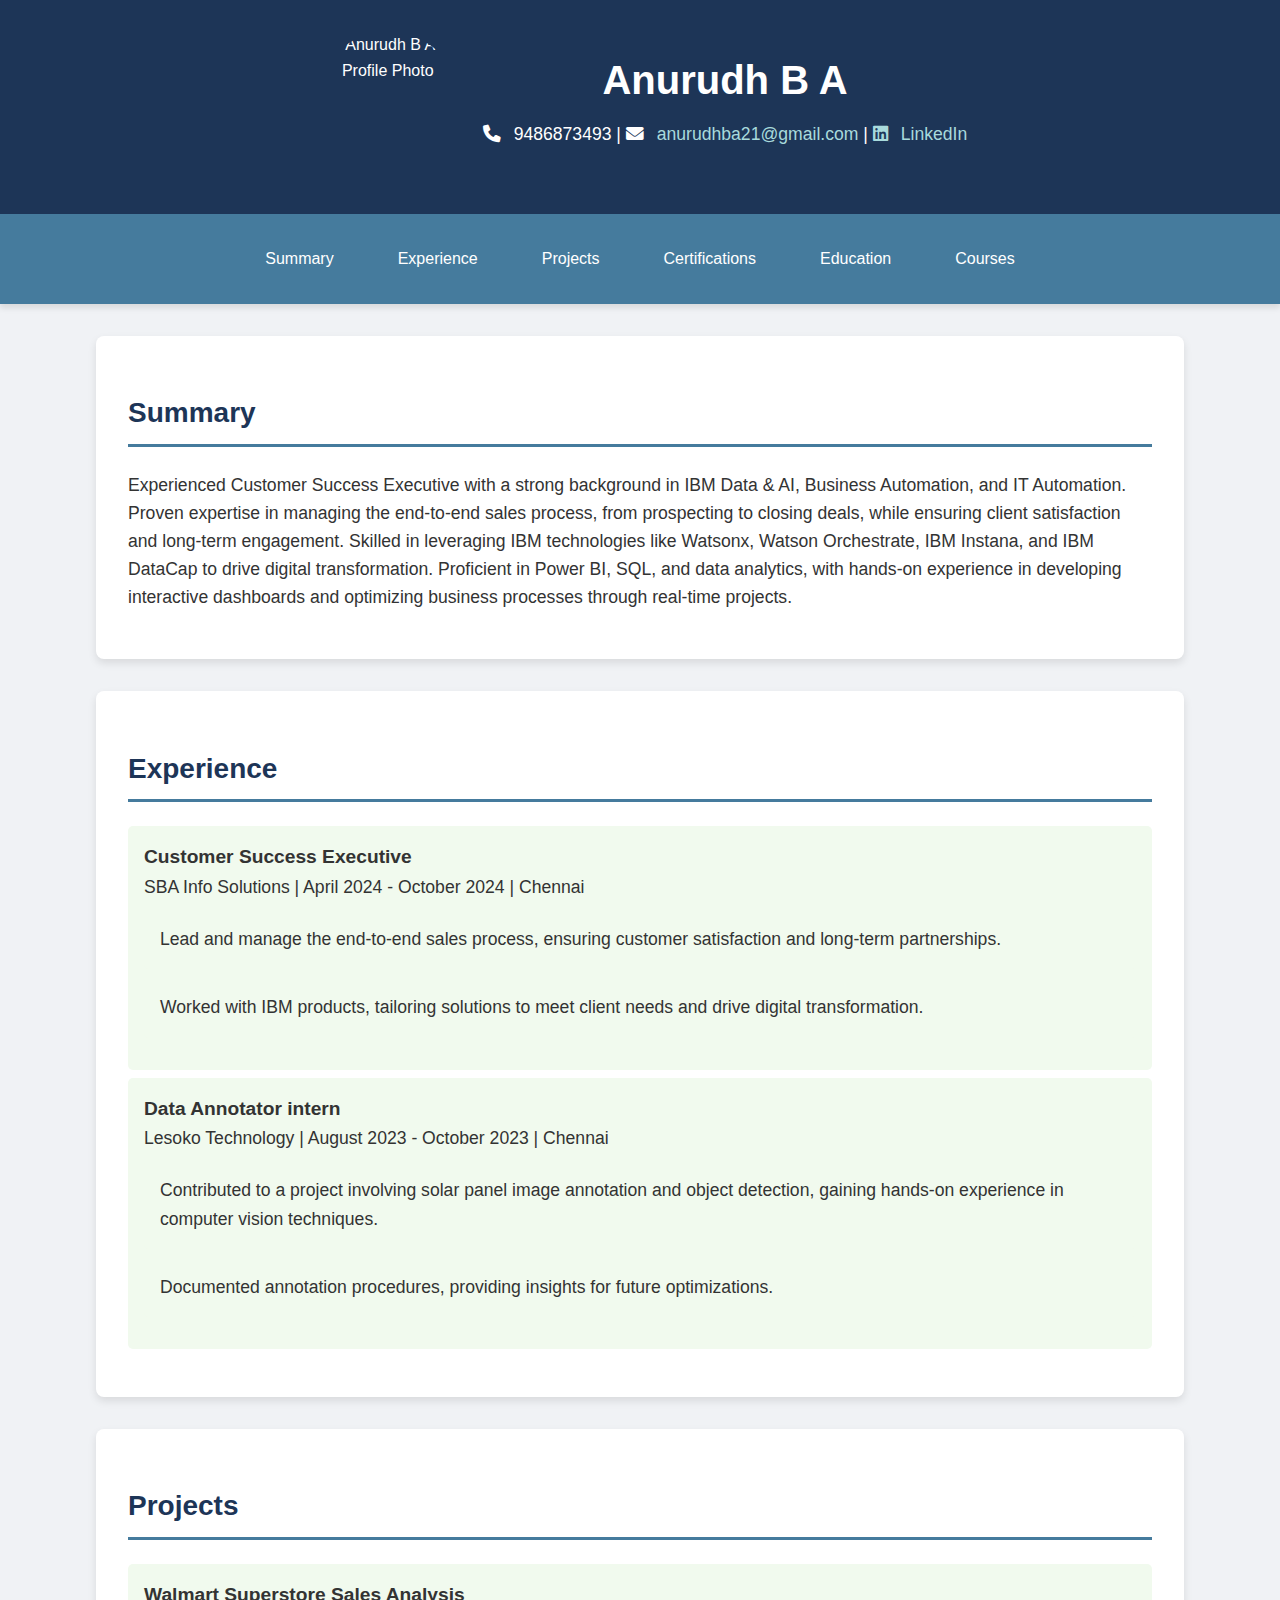
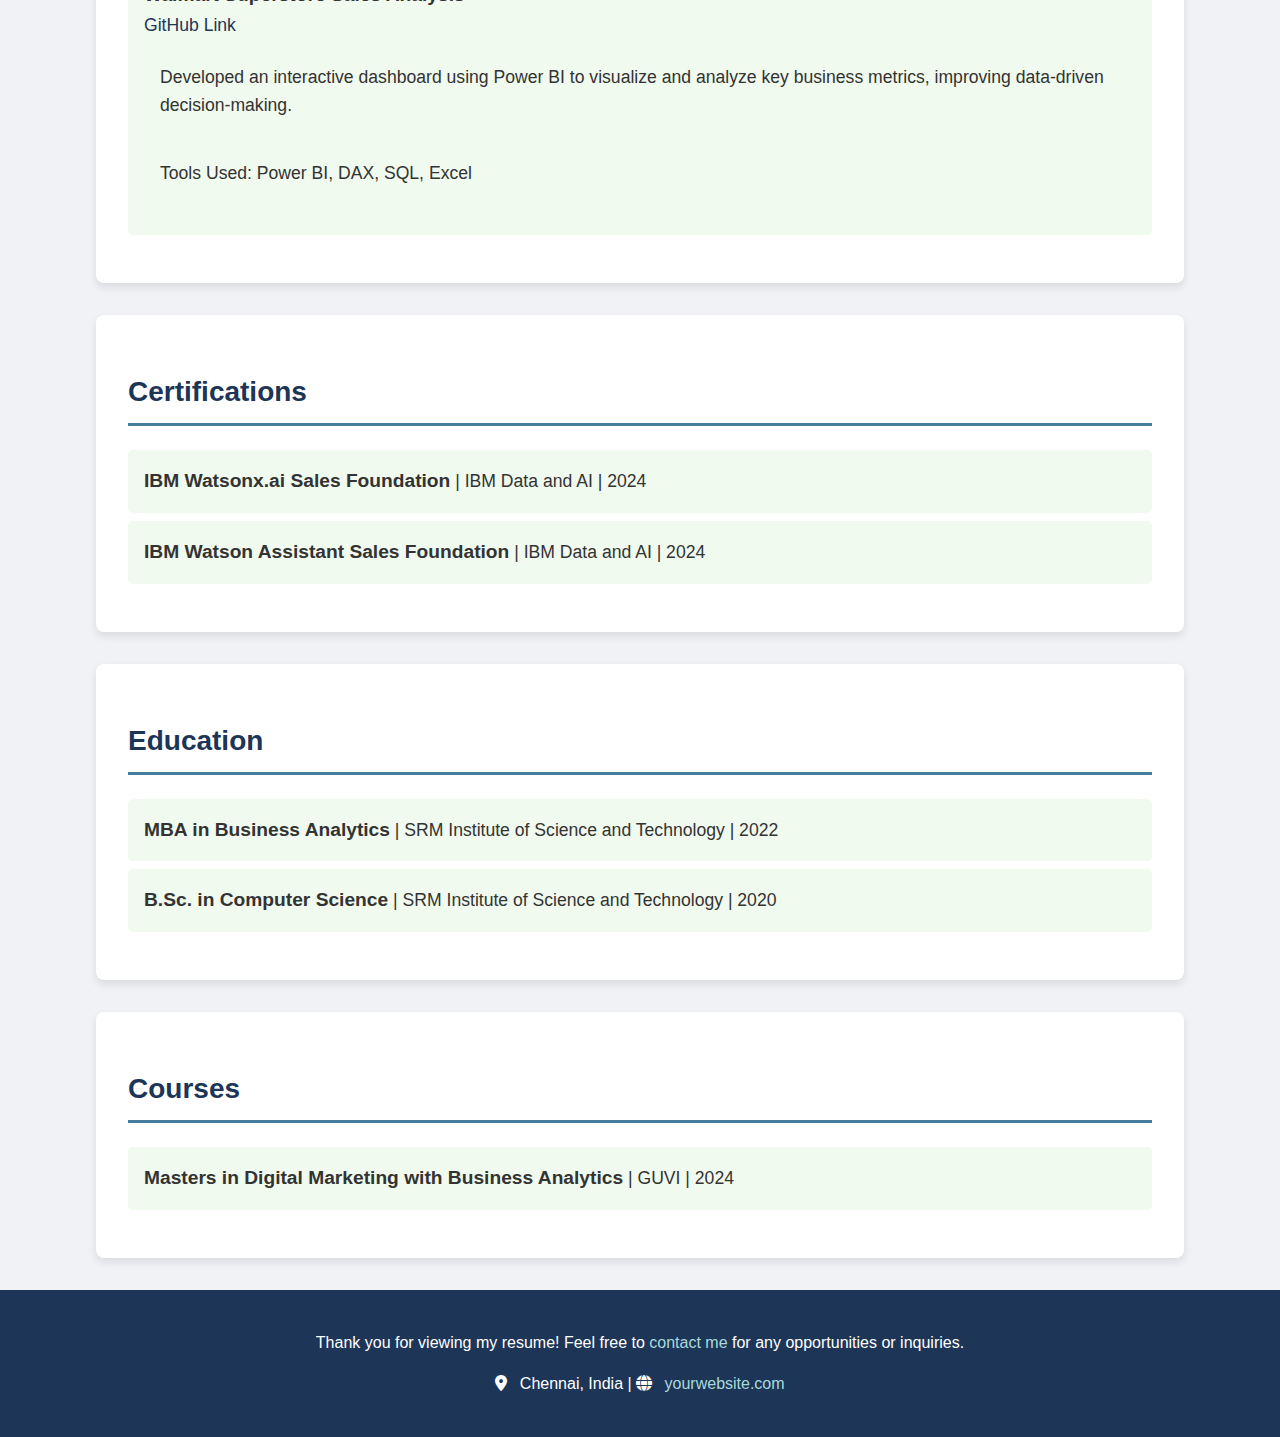
==== index.html @ 2f2a0299 "Add files via upload" ====
<!DOCTYPE html>
<html lang="en">
<head>
    <meta charset="UTF-8">
    <meta name="viewport" content="width=device-width, initial-scale=1.0">
    <title>Anurudh B A - Resume</title>
    <link rel="stylesheet" href="https://cdnjs.cloudflare.com/ajax/libs/font-awesome/6.0.0-beta3/css/all.min.css">
    <style>
        /* General Styles */
        body {
            font-family: 'Roboto', sans-serif;
            background-color: #f0f2f5;
            margin: 0;
            padding: 0;
            color: #333;
            line-height: 1.6;
        }

        /* Header Section */
        header {
            background-color: #1d3557;
            color: white;
            text-align: center;
            padding: 2rem 0;
            position: relative;
            overflow: hidden; /* To prevent overflow of the animated text */
        }

        header .header-content {
            display: flex;
            align-items: center;
            justify-content: center;
        }

        header img {
            border-radius: 50%;
            width: 150px;
            height: 150px;
            object-fit: cover;
            margin-right: 20px;
        }

        header h1 {
            font-size: 2.5rem;
            margin: 0;
        }

        header p {
            font-size: 1.1rem;
            margin-top: 0.5rem;
        }

        header p a {
            color: #a8dadc;
            text-decoration: none;
        }

        header p i {
            margin-right: 8px;
        }

        /* Animated Text Styles */
        .animated-text {
            position: absolute;
            bottom: 10%;
            left: 100%; /* Start off-screen */
            white-space: nowrap;
            animation: moveAcross 10s linear infinite; /* Animation properties */
            font-size: 2rem; /* Larger text size */
            font-weight: bold; /* Bold font for emphasis */
            color: #a8dadc; /* Initial color */
        }

        @keyframes moveAcross {
            0% {
                transform: translateX(0);
                color: #a8dadc; /* Initial color */
            }
            50% {
                color: #ffb703; /* Change color halfway through */
            }
            100% {
                transform: translateX(-100vw) translateY(-10px); /* Move to off-screen and add bounce effect */
                color: #a8dadc; /* Return to original color */
            }
        }

        /* Navigation Bar */
        nav {
            background-color: #457b9d;
            display: flex;
            justify-content: center;
            padding: 1rem 0;
            box-shadow: 0 4px 6px rgba(0, 0, 0, 0.1);
        }

        nav a {
            color: white;
            text-decoration: none;
            padding: 1rem 2rem;
            font-size: 1rem;
            transition: background-color 0.3s;
        }

        nav a:hover {
            background-color: #1d3557;
            border-radius: 4px;
        }

        /* Section Styles */
        section {
            width: 80%;
            margin: 2rem auto;
            padding: 2rem;
            background-color: white;
            box-shadow: 0 4px 8px rgba(0, 0, 0, 0.1);
            border-radius: 8px;
        }

        section h2 {
            color: #1d3557;
            border-bottom: 3px solid #457b9d;
            padding-bottom: 0.5rem;
            margin-bottom: 1.5rem;
            font-size: 1.75rem;
        }

        section p, ul {
            font-size: 1.1rem;
            margin-bottom: 1rem;
        }

        section ul {
            list-style-type: none;
            padding: 0;
        }

        section ul li {
            background-color: #f1faee;
            margin: 0.5rem 0;
            padding: 1rem;
            border-radius: 5px;
            transition: transform 0.3s;
        }

        section ul li:hover {
            transform: translateX(10px);
            background-color: #a8dadc;
        }

        section ul li strong {
            font-size: 1.2rem;
        }

        a {
            color: #1d3557;
            text-decoration: none;
        }

        a:hover {
            text-decoration: underline;
        }

        /* Footer */
        footer {
            background-color: #1d3557;
            color: white;
            text-align: center;
            padding: 1.5rem 0;
            position: relative;
            width: 100%;
        }

        footer a {
            color: #a8dadc;
            text-decoration: none;
        }

        footer a:hover {
            color: #f1faee;
            text-decoration: underline;
        }

        footer p i {
            margin-right: 8px;
        }

        /* Responsive Design */
        @media (max-width: 768px) {
            nav a {
                padding: 0.5rem 1rem;
                font-size: 0.9rem;
            }

            section {
                width: 95%;
            }

            header h1 {
                font-size: 2rem;
            }

            header .header-content {
                flex-direction: column;
            }

            header img {
                margin-bottom: 20px;
            }
        }
    </style>
</head>
<body>

<header>
    <div class="header-content">
        <!-- Add Your Photo Here -->
        <img src="C:\Users\rprem\OneDrive\Documents\1685038229866.jpeg" alt="Anurudh B A's Profile Photo">
        <div>
            <h1>Anurudh B A</h1>
            <p><i class="fas fa-phone"></i> 9486873493 | <i class="fas fa-envelope"></i> <a href="mailto:anurudhba21@gmail.com">anurudhba21@gmail.com</a> | <a href="https://linkedin.com/in/anurudh-b-a-37b121139" target="_blank"><i class="fab fa-linkedin"></i> LinkedIn</a></p>
        </div>
    </div>
    <div class="animated-text">
        Open to Work - Available with 0 days notice period
    </div>
</header>

<nav>
    <a href="#summary">Summary</a>
    <a href="#experience">Experience</a>
    <a href="#projects">Projects</a>
    <a href="#certifications">Certifications</a>
    <a href="#education">Education</a>
    <a href="#courses">Courses</a>
</nav>

<section id="summary">
    <h2>Summary</h2>
    <p>Experienced Customer Success Executive with a strong background in IBM Data & AI, Business Automation, and IT Automation. Proven expertise in managing the end-to-end sales process, from prospecting to closing deals, while ensuring client satisfaction and long-term engagement. Skilled in leveraging IBM technologies like Watsonx, Watson Orchestrate, IBM Instana, and IBM DataCap to drive digital transformation. Proficient in Power BI, SQL, and data analytics, with hands-on experience in developing interactive dashboards and optimizing business processes through real-time projects.</p>
</section>

<section id="experience">
    <h2>Experience</h2>
    <ul>
        <li><strong>Customer Success Executive</strong><br>
        SBA Info Solutions | April 2024 - October 2024 | Chennai
            <ul>
                <li>Lead and manage the end-to-end sales process, ensuring customer satisfaction and long-term partnerships.</li>
                <li>Worked with IBM products, tailoring solutions to meet client needs and drive digital transformation.</li>
            </ul>
        </li>
        <li><strong>Data Annotator intern </strong><br>
        Lesoko Technology | August 2023 - October 2023 | Chennai
            <ul>
                <li>Contributed to a project involving solar panel image annotation and object detection, gaining hands-on experience in computer vision techniques.</li>
                <li>Documented annotation procedures, providing insights for future optimizations.</li>
            </ul>
        </li>
    </ul>
</section>

<section id="projects">
    <h2>Projects</h2>
    <ul>
        <li><strong>Walmart Superstore Sales Analysis</strong><br>
        <a href="https://github.com/anurudhba21/Walmart-Superstore-Sales-Analysis" target="_blank">GitHub Link</a>
            <ul>
                <li>Developed an interactive dashboard using Power BI to visualize and analyze key business metrics, improving data-driven decision-making.</li>
                <li>Tools Used: Power BI, DAX, SQL, Excel</li>
            </ul>
        </li>
        
    </ul>
</section>

<section id="certifications">
    <h2>Certifications</h2>
    <ul>
        <li><strong>IBM Watsonx.ai Sales Foundation</strong> | IBM Data and AI | 2024</li>
        <li><strong>IBM Watson Assistant Sales Foundation</strong> | IBM Data and AI | 2024</li>
        
    </ul>
</section>

<section id="education">
    <h2>Education</h2>
    <ul>
        <li><strong>MBA in Business Analytics</strong> | SRM Institute of Science and Technology | 2022</li>
        <li><strong>B.Sc. in Computer Science</strong> | SRM Institute of Science and Technology | 2020</li>
    </ul>
</section>

<section id="courses">
    <h2> Courses</h2>
    <ul>
        <li><strong>Masters in Digital Marketing with Business Analytics</strong> | GUVI | 2024</li>
    </ul>
</section>

<footer>
    <p>Thank you for viewing my resume! Feel free to <a href="mailto:anurudhba21@gmail.com">contact me</a> for any opportunities or inquiries.</p>
    <p><i class="fas fa-map-marker-alt"></i> Chennai, India | <i class="fas fa-globe"></i> <a href="https://yourwebsite.com" target="_blank">yourwebsite.com</a></p>
</footer>

</body>
</html>
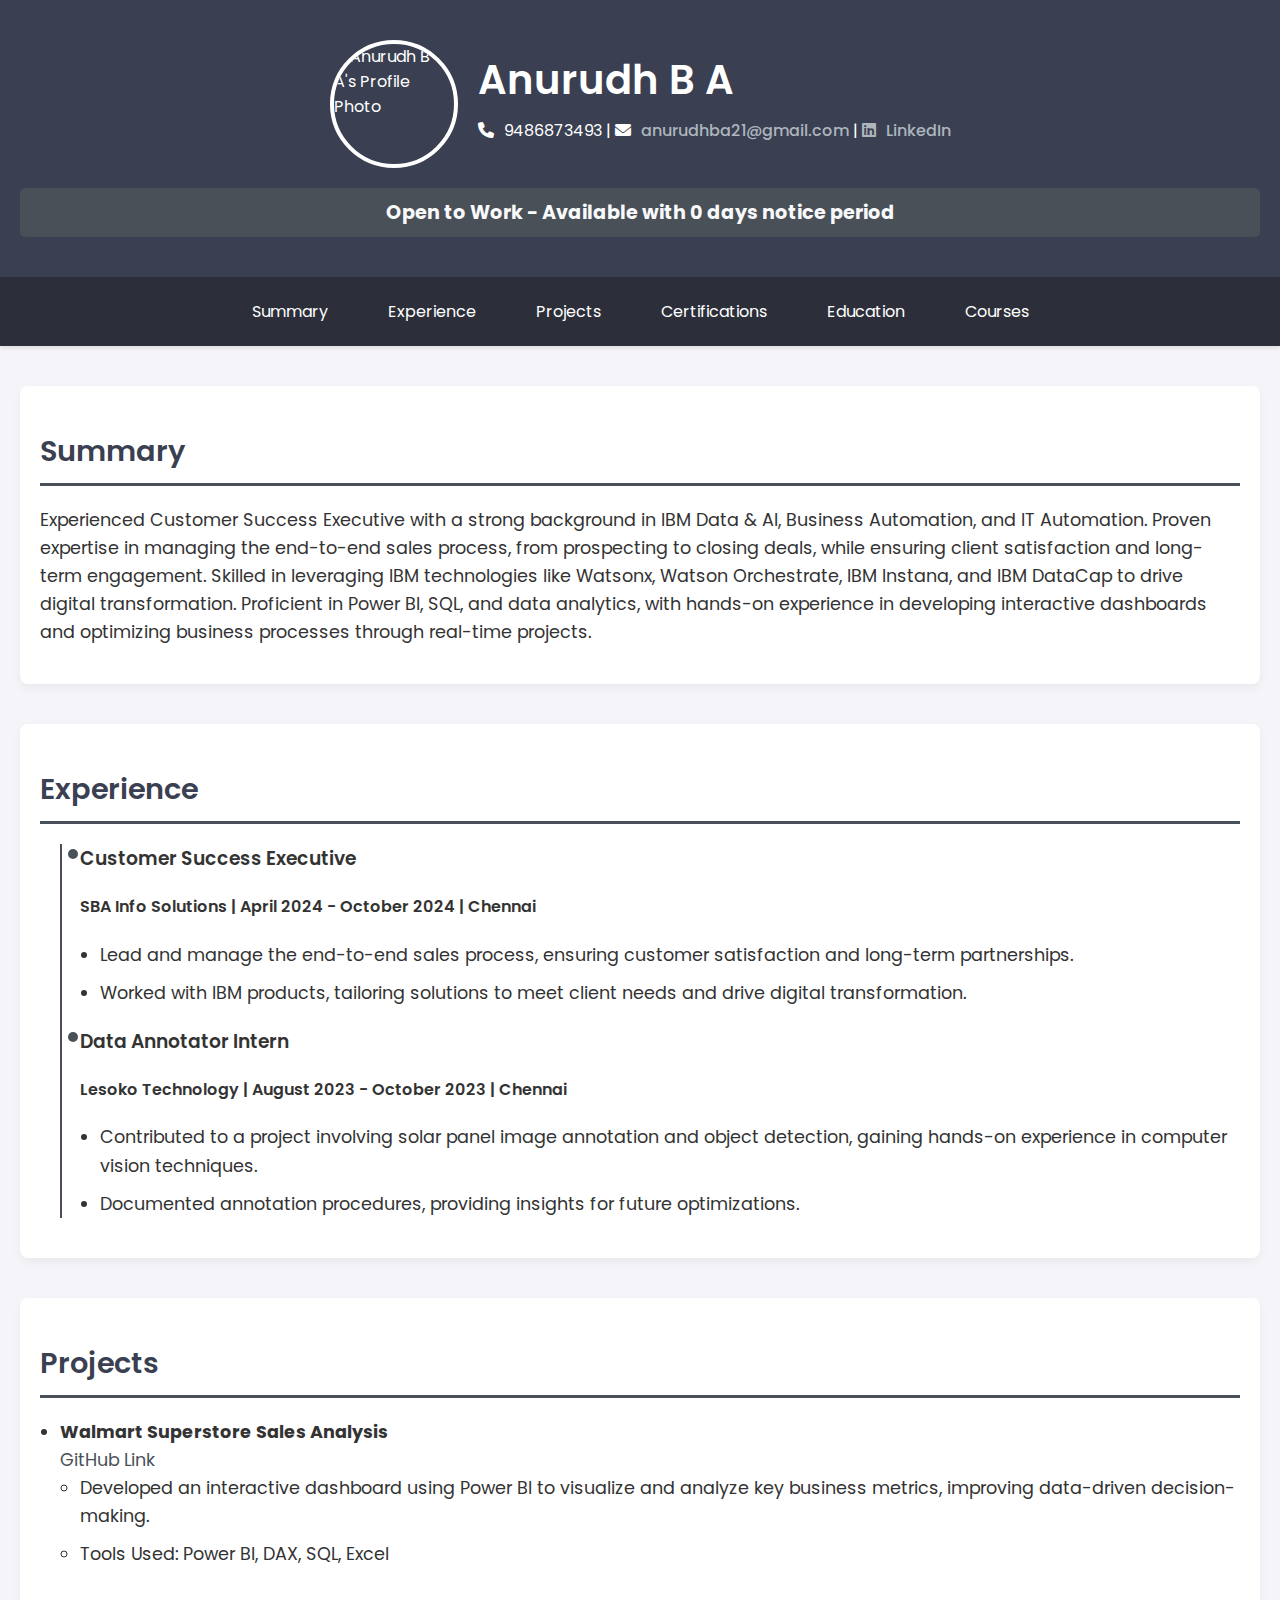
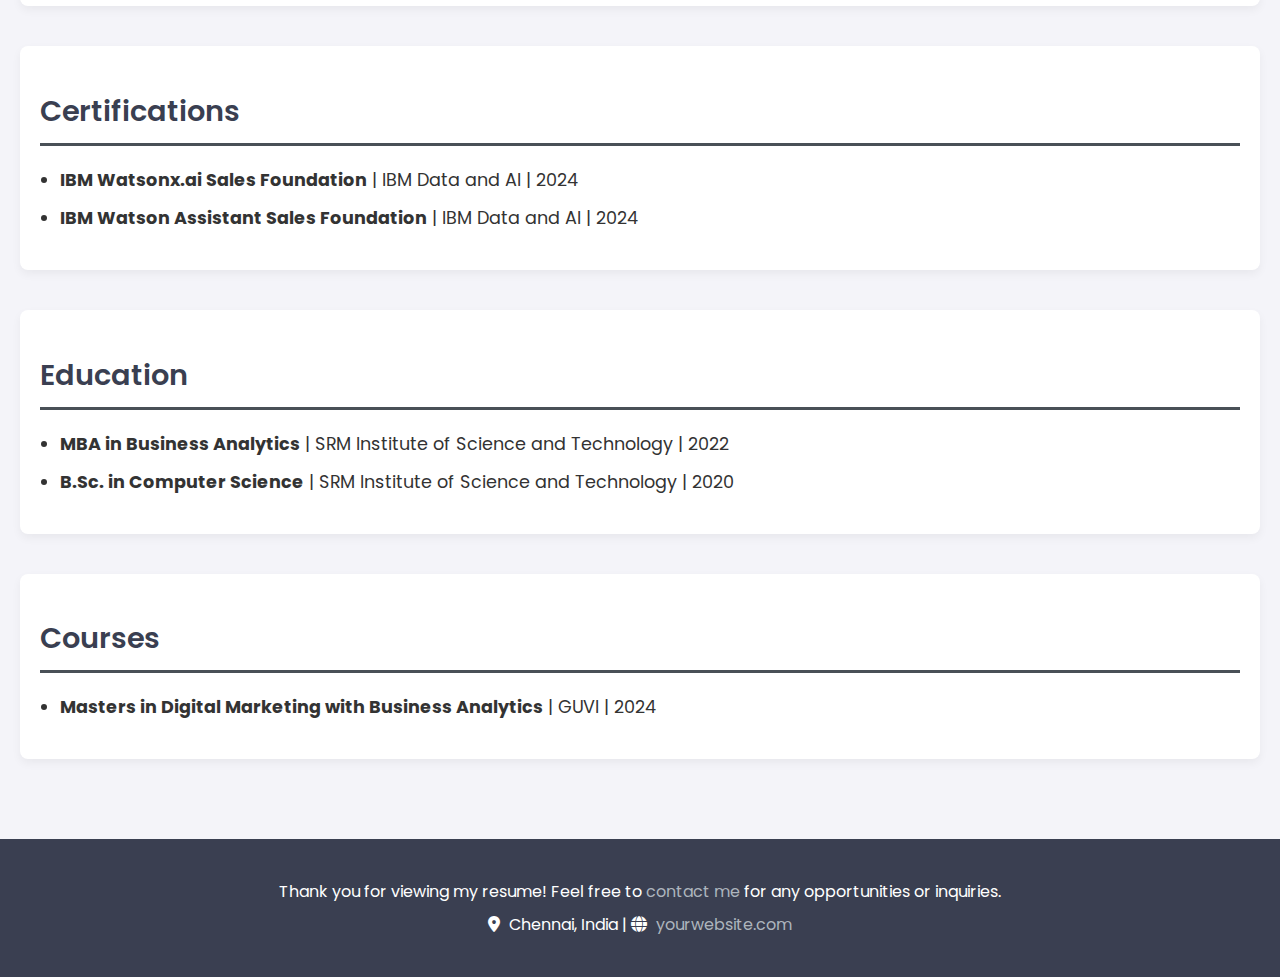
==== commit 1a0e1564: "Add files via upload" ====
--- a/index.html
+++ b/index.html
@@ -3,219 +3,16 @@
 <head>
     <meta charset="UTF-8">
     <meta name="viewport" content="width=device-width, initial-scale=1.0">
-    <title>Anurudh B A - Resume</title>
+    <title>Anurudh B A - Professional Resume</title>
+    <link rel="stylesheet" href="style.css">
     <link rel="stylesheet" href="https://cdnjs.cloudflare.com/ajax/libs/font-awesome/6.0.0-beta3/css/all.min.css">
-    <style>
-        /* General Styles */
-        body {
-            font-family: 'Roboto', sans-serif;
-            background-color: #f0f2f5;
-            margin: 0;
-            padding: 0;
-            color: #333;
-            line-height: 1.6;
-        }
-
-        /* Header Section */
-        header {
-            background-color: #1d3557;
-            color: white;
-            text-align: center;
-            padding: 2rem 0;
-            position: relative;
-            overflow: hidden; /* To prevent overflow of the animated text */
-        }
-
-        header .header-content {
-            display: flex;
-            align-items: center;
-            justify-content: center;
-        }
-
-        header img {
-            border-radius: 50%;
-            width: 150px;
-            height: 150px;
-            object-fit: cover;
-            margin-right: 20px;
-        }
-
-        header h1 {
-            font-size: 2.5rem;
-            margin: 0;
-        }
-
-        header p {
-            font-size: 1.1rem;
-            margin-top: 0.5rem;
-        }
-
-        header p a {
-            color: #a8dadc;
-            text-decoration: none;
-        }
-
-        header p i {
-            margin-right: 8px;
-        }
-
-        /* Animated Text Styles */
-        .animated-text {
-            position: absolute;
-            bottom: 10%;
-            left: 100%; /* Start off-screen */
-            white-space: nowrap;
-            animation: moveAcross 10s linear infinite; /* Animation properties */
-            font-size: 2rem; /* Larger text size */
-            font-weight: bold; /* Bold font for emphasis */
-            color: #a8dadc; /* Initial color */
-        }
-
-        @keyframes moveAcross {
-            0% {
-                transform: translateX(0);
-                color: #a8dadc; /* Initial color */
-            }
-            50% {
-                color: #ffb703; /* Change color halfway through */
-            }
-            100% {
-                transform: translateX(-100vw) translateY(-10px); /* Move to off-screen and add bounce effect */
-                color: #a8dadc; /* Return to original color */
-            }
-        }
-
-        /* Navigation Bar */
-        nav {
-            background-color: #457b9d;
-            display: flex;
-            justify-content: center;
-            padding: 1rem 0;
-            box-shadow: 0 4px 6px rgba(0, 0, 0, 0.1);
-        }
-
-        nav a {
-            color: white;
-            text-decoration: none;
-            padding: 1rem 2rem;
-            font-size: 1rem;
-            transition: background-color 0.3s;
-        }
-
-        nav a:hover {
-            background-color: #1d3557;
-            border-radius: 4px;
-        }
-
-        /* Section Styles */
-        section {
-            width: 80%;
-            margin: 2rem auto;
-            padding: 2rem;
-            background-color: white;
-            box-shadow: 0 4px 8px rgba(0, 0, 0, 0.1);
-            border-radius: 8px;
-        }
-
-        section h2 {
-            color: #1d3557;
-            border-bottom: 3px solid #457b9d;
-            padding-bottom: 0.5rem;
-            margin-bottom: 1.5rem;
-            font-size: 1.75rem;
-        }
-
-        section p, ul {
-            font-size: 1.1rem;
-            margin-bottom: 1rem;
-        }
-
-        section ul {
-            list-style-type: none;
-            padding: 0;
-        }
-
-        section ul li {
-            background-color: #f1faee;
-            margin: 0.5rem 0;
-            padding: 1rem;
-            border-radius: 5px;
-            transition: transform 0.3s;
-        }
-
-        section ul li:hover {
-            transform: translateX(10px);
-            background-color: #a8dadc;
-        }
-
-        section ul li strong {
-            font-size: 1.2rem;
-        }
-
-        a {
-            color: #1d3557;
-            text-decoration: none;
-        }
-
-        a:hover {
-            text-decoration: underline;
-        }
-
-        /* Footer */
-        footer {
-            background-color: #1d3557;
-            color: white;
-            text-align: center;
-            padding: 1.5rem 0;
-            position: relative;
-            width: 100%;
-        }
-
-        footer a {
-            color: #a8dadc;
-            text-decoration: none;
-        }
-
-        footer a:hover {
-            color: #f1faee;
-            text-decoration: underline;
-        }
-
-        footer p i {
-            margin-right: 8px;
-        }
-
-        /* Responsive Design */
-        @media (max-width: 768px) {
-            nav a {
-                padding: 0.5rem 1rem;
-                font-size: 0.9rem;
-            }
-
-            section {
-                width: 95%;
-            }
-
-            header h1 {
-                font-size: 2rem;
-            }
-
-            header .header-content {
-                flex-direction: column;
-            }
-
-            header img {
-                margin-bottom: 20px;
-            }
-        }
-    </style>
+    <link href="https://fonts.googleapis.com/css2?family=Poppins:wght@300;400;600&display=swap" rel="stylesheet">
 </head>
 <body>
 
 <header>
     <div class="header-content">
-        <!-- Add Your Photo Here -->
-        <img src="C:\Users\rprem\OneDrive\Documents\1685038229866.jpeg" alt="Anurudh B A's Profile Photo">
+        <img src="C:/Users/rprem/OneDrive/Documents/1685038229866.jpeg" alt="Anurudh B A's Profile Photo">
         <div>
             <h1>Anurudh B A</h1>
             <p><i class="fas fa-phone"></i> 9486873493 | <i class="fas fa-envelope"></i> <a href="mailto:anurudhba21@gmail.com">anurudhba21@gmail.com</a> | <a href="https://linkedin.com/in/anurudh-b-a-37b121139" target="_blank"><i class="fab fa-linkedin"></i> LinkedIn</a></p>
@@ -235,68 +32,70 @@
     <a href="#courses">Courses</a>
 </nav>
 
-<section id="summary">
-    <h2>Summary</h2>
-    <p>Experienced Customer Success Executive with a strong background in IBM Data & AI, Business Automation, and IT Automation. Proven expertise in managing the end-to-end sales process, from prospecting to closing deals, while ensuring client satisfaction and long-term engagement. Skilled in leveraging IBM technologies like Watsonx, Watson Orchestrate, IBM Instana, and IBM DataCap to drive digital transformation. Proficient in Power BI, SQL, and data analytics, with hands-on experience in developing interactive dashboards and optimizing business processes through real-time projects.</p>
-</section>
+<main>
+    <section id="summary">
+        <h2>Summary</h2>
+        <p>Experienced Customer Success Executive with a strong background in IBM Data & AI, Business Automation, and IT Automation. Proven expertise in managing the end-to-end sales process, from prospecting to closing deals, while ensuring client satisfaction and long-term engagement. Skilled in leveraging IBM technologies like Watsonx, Watson Orchestrate, IBM Instana, and IBM DataCap to drive digital transformation. Proficient in Power BI, SQL, and data analytics, with hands-on experience in developing interactive dashboards and optimizing business processes through real-time projects.</p>
+    </section>
 
-<section id="experience">
-    <h2>Experience</h2>
-    <ul>
-        <li><strong>Customer Success Executive</strong><br>
-        SBA Info Solutions | April 2024 - October 2024 | Chennai
-            <ul>
-                <li>Lead and manage the end-to-end sales process, ensuring customer satisfaction and long-term partnerships.</li>
-                <li>Worked with IBM products, tailoring solutions to meet client needs and drive digital transformation.</li>
-            </ul>
-        </li>
-        <li><strong>Data Annotator intern </strong><br>
-        Lesoko Technology | August 2023 - October 2023 | Chennai
-            <ul>
-                <li>Contributed to a project involving solar panel image annotation and object detection, gaining hands-on experience in computer vision techniques.</li>
-                <li>Documented annotation procedures, providing insights for future optimizations.</li>
-            </ul>
-        </li>
-    </ul>
-</section>
+    <section id="experience">
+        <h2>Experience</h2>
+        <div class="timeline">
+            <div class="timeline-item">
+                <h3>Customer Success Executive</h3>
+                <h4>SBA Info Solutions | April 2024 - October 2024 | Chennai</h4>
+                <ul>
+                    <li>Lead and manage the end-to-end sales process, ensuring customer satisfaction and long-term partnerships.</li>
+                    <li>Worked with IBM products, tailoring solutions to meet client needs and drive digital transformation.</li>
+                </ul>
+            </div>
+            <div class="timeline-item">
+                <h3>Data Annotator Intern</h3>
+                <h4>Lesoko Technology | August 2023 - October 2023 | Chennai</h4>
+                <ul>
+                    <li>Contributed to a project involving solar panel image annotation and object detection, gaining hands-on experience in computer vision techniques.</li>
+                    <li>Documented annotation procedures, providing insights for future optimizations.</li>
+                </ul>
+            </div>
+        </div>
+    </section>
 
-<section id="projects">
-    <h2>Projects</h2>
-    <ul>
-        <li><strong>Walmart Superstore Sales Analysis</strong><br>
-        <a href="https://github.com/anurudhba21/Walmart-Superstore-Sales-Analysis" target="_blank">GitHub Link</a>
-            <ul>
-                <li>Developed an interactive dashboard using Power BI to visualize and analyze key business metrics, improving data-driven decision-making.</li>
-                <li>Tools Used: Power BI, DAX, SQL, Excel</li>
-            </ul>
-        </li>
-        
-    </ul>
-</section>
+    <section id="projects">
+        <h2>Projects</h2>
+        <ul>
+            <li><strong>Walmart Superstore Sales Analysis</strong><br>
+            <a href="https://github.com/anurudhba21/Walmart-Superstore-Sales-Analysis" target="_blank">GitHub Link</a>
+                <ul>
+                    <li>Developed an interactive dashboard using Power BI to visualize and analyze key business metrics, improving data-driven decision-making.</li>
+                    <li>Tools Used: Power BI, DAX, SQL, Excel</li>
+                </ul>
+            </li>
+        </ul>
+    </section>
 
-<section id="certifications">
-    <h2>Certifications</h2>
-    <ul>
-        <li><strong>IBM Watsonx.ai Sales Foundation</strong> | IBM Data and AI | 2024</li>
-        <li><strong>IBM Watson Assistant Sales Foundation</strong> | IBM Data and AI | 2024</li>
-        
-    </ul>
-</section>
+    <section id="certifications">
+        <h2>Certifications</h2>
+        <ul>
+            <li><strong>IBM Watsonx.ai Sales Foundation</strong> | IBM Data and AI | 2024</li>
+            <li><strong>IBM Watson Assistant Sales Foundation</strong> | IBM Data and AI | 2024</li>
+        </ul>
+    </section>
 
-<section id="education">
-    <h2>Education</h2>
-    <ul>
-        <li><strong>MBA in Business Analytics</strong> | SRM Institute of Science and Technology | 2022</li>
-        <li><strong>B.Sc. in Computer Science</strong> | SRM Institute of Science and Technology | 2020</li>
-    </ul>
-</section>
+    <section id="education">
+        <h2>Education</h2>
+        <ul>
+            <li><strong>MBA in Business Analytics</strong> | SRM Institute of Science and Technology | 2022</li>
+            <li><strong>B.Sc. in Computer Science</strong> | SRM Institute of Science and Technology | 2020</li>
+        </ul>
+    </section>
 
-<section id="courses">
-    <h2> Courses</h2>
-    <ul>
-        <li><strong>Masters in Digital Marketing with Business Analytics</strong> | GUVI | 2024</li>
-    </ul>
-</section>
+    <section id="courses">
+        <h2>Courses</h2>
+        <ul>
+            <li><strong>Masters in Digital Marketing with Business Analytics</strong> | GUVI | 2024</li>
+        </ul>
+    </section>
+</main>
 
 <footer>
     <p>Thank you for viewing my resume! Feel free to <a href="mailto:anurudhba21@gmail.com">contact me</a> for any opportunities or inquiries.</p>
--- a/style.css
+++ b/style.css
@@ -0,0 +1,194 @@
+/* General Styles */
+body {
+    font-family: 'Poppins', sans-serif;
+    background-color: #f4f4f9;
+    color: #333;
+    margin: 0;
+    padding: 0;
+}
+
+h1, h2, h3, h4 {
+    font-weight: 600;
+}
+
+/* Header Section */
+header {
+    background-color: #3a3f51;
+    color: white;
+    padding: 40px 20px;
+    text-align: center;
+    position: relative;
+}
+
+header .header-content {
+    display: flex;
+    justify-content: center;
+    align-items: center;
+    text-align: left;
+}
+
+header img {
+    border-radius: 50%;
+    width: 120px;
+    height: 120px;
+    object-fit: cover;
+    margin-right: 20px;
+    border: 4px solid white;
+}
+
+header h1 {
+    font-size: 2.5rem;
+    margin: 0;
+}
+
+header p {
+    font-size: 1rem;
+    margin-top: 8px;
+}
+
+header p a {
+    color: #adb5bd;
+    text-decoration: none;
+    font-weight: 500;
+}
+
+header p i {
+    margin-right: 6px;
+}
+
+/* Animated Text Styles */
+.animated-text {
+    font-size: 1.2rem;
+    font-weight: bold;
+    background-color: #495057;
+    color: #f8f9fa;
+    padding: 10px;
+    border-radius: 5px;
+    margin-top: 20px;
+}
+
+/* Navigation Bar */
+nav {
+    background-color: #2c2f3a;
+    display: flex;
+    justify-content: center;
+    padding: 10px 0;
+    box-shadow: 0px 2px 5px rgba(0, 0, 0, 0.1);
+}
+
+nav a {
+    color: white;
+    text-decoration: none;
+    padding: 12px 20px;
+    font-size: 1rem;
+    transition: all 0.3s;
+    border-radius: 5px;
+    margin: 0 10px;
+}
+
+nav a:hover {
+    background-color: #495057;
+}
+
+/* Main Content Styles */
+main {
+    padding: 40px 20px;
+}
+
+section {
+    background-color: white;
+    padding: 20px;
+    margin-bottom: 40px;
+    border-radius: 8px;
+    box-shadow: 0px 4px 10px rgba(0, 0, 0, 0.05);
+    transition: transform 0.3s;
+}
+
+section:hover {
+    transform: translateY(-5px);
+}
+
+section h2 {
+    font-size: 1.8rem;
+    color: #3a3f51;
+    border-bottom: 3px solid #495057;
+    padding-bottom: 10px;
+    margin-bottom: 20px;
+}
+
+section p, section ul {
+    font-size: 1.1rem;
+    line-height: 1.6;
+}
+
+section ul {
+    padding-left: 20px;
+}
+
+section ul li {
+    margin-bottom: 10px;
+}
+
+a {
+    color: #495057;
+    text-decoration: none;
+    transition: all 0.3s;
+}
+
+a:hover {
+    color: #3a3f51;
+    text-decoration: underline;
+}
+
+/* Timeline Styles for Experience */
+.timeline {
+    position: relative;
+    padding-left: 40px;
+    list-style: none;
+}
+
+.timeline:before {
+    content: '';
+    position: absolute;
+    left: 20px;
+    top: 0;
+    bottom: 0;
+    width: 2px;
+    background: #495057;
+}
+
+.timeline-item {
+    margin-bottom: 20px;
+    position: relative;
+}
+
+.timeline-item:before {
+    content: '';
+    position: absolute;
+    left: -12px;
+    top: 5px;
+    width: 10px;
+    height: 10px;
+    background: #495057;
+    border-radius: 50%;
+}
+
+/* Footer Styles */
+footer {
+    text-align: center;
+    padding: 2rem 0;
+    background-color: #3a3f51;
+    color: white;
+}
+
+footer a {
+    color: #adb5bd;
+}
+
+footer p {
+    margin: 0.5rem 0;
+}
+
+footer i {
+    margin-right: 5px;
+}
